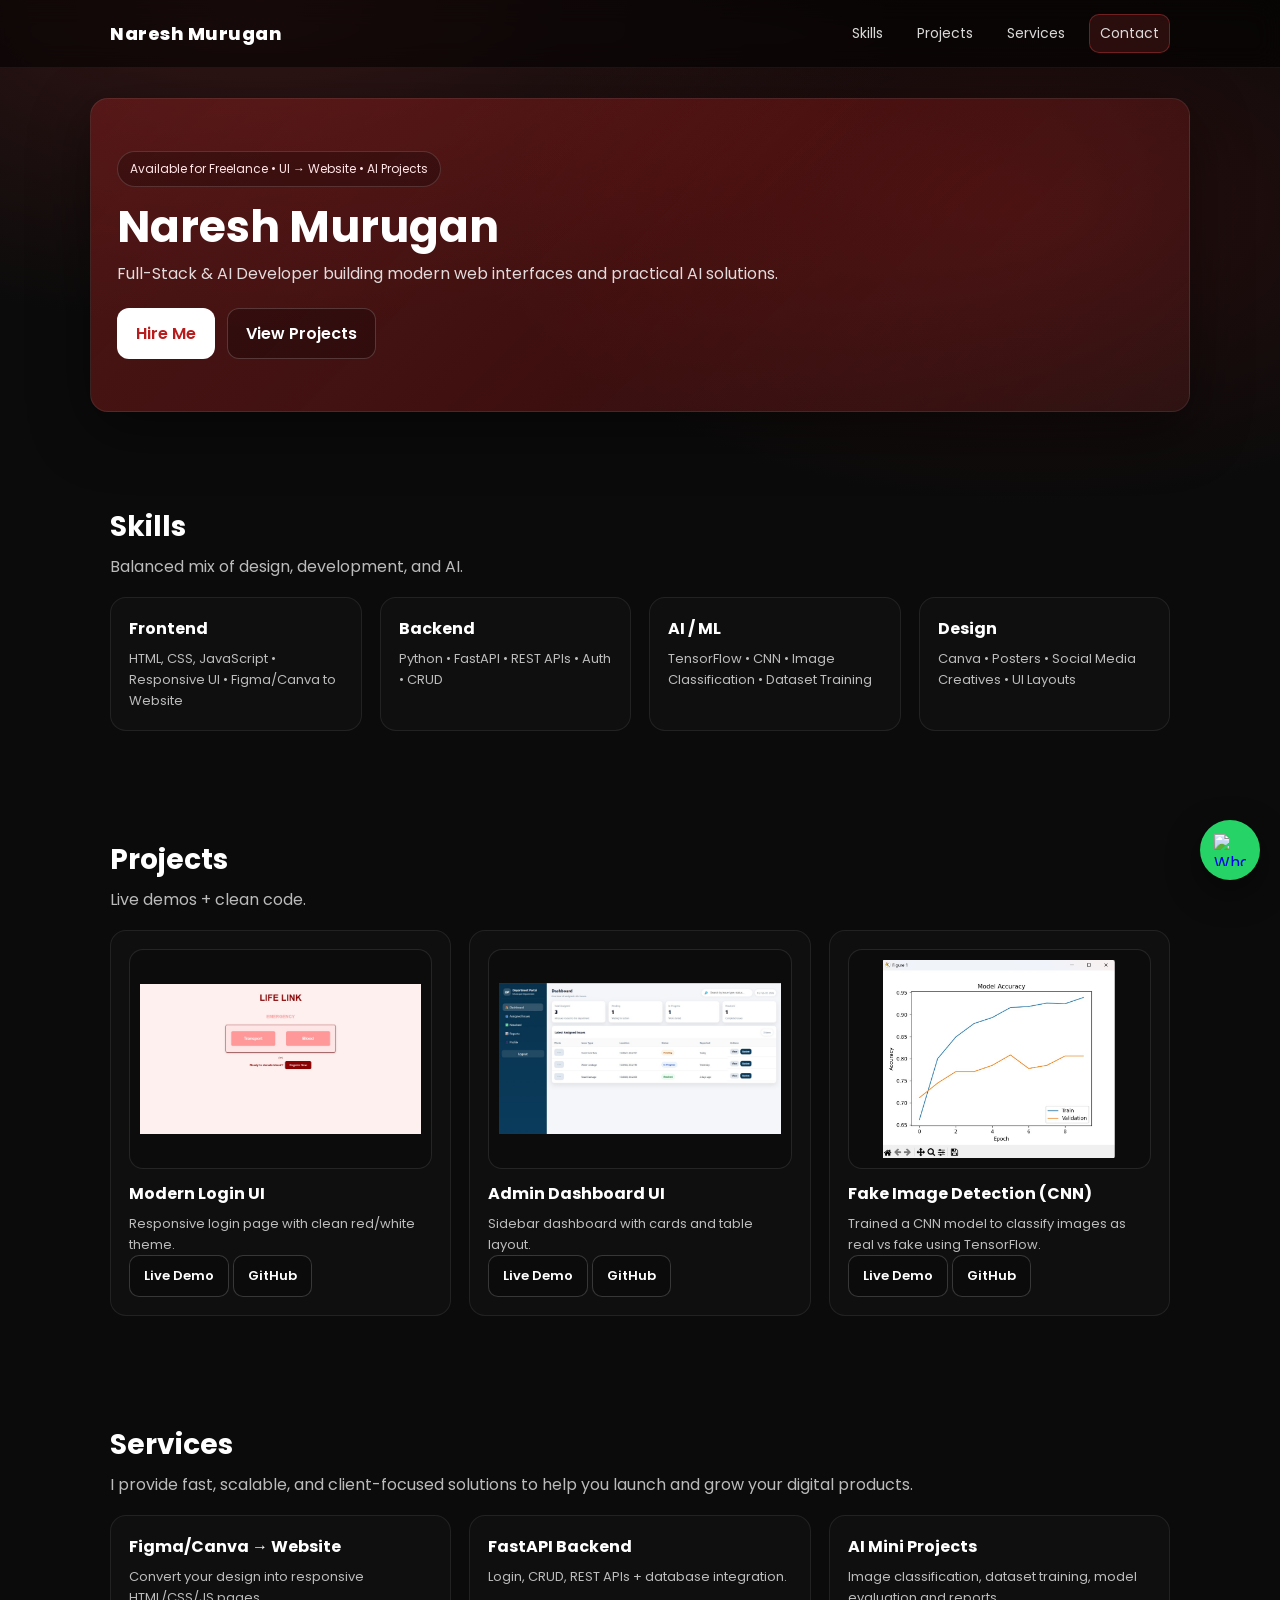
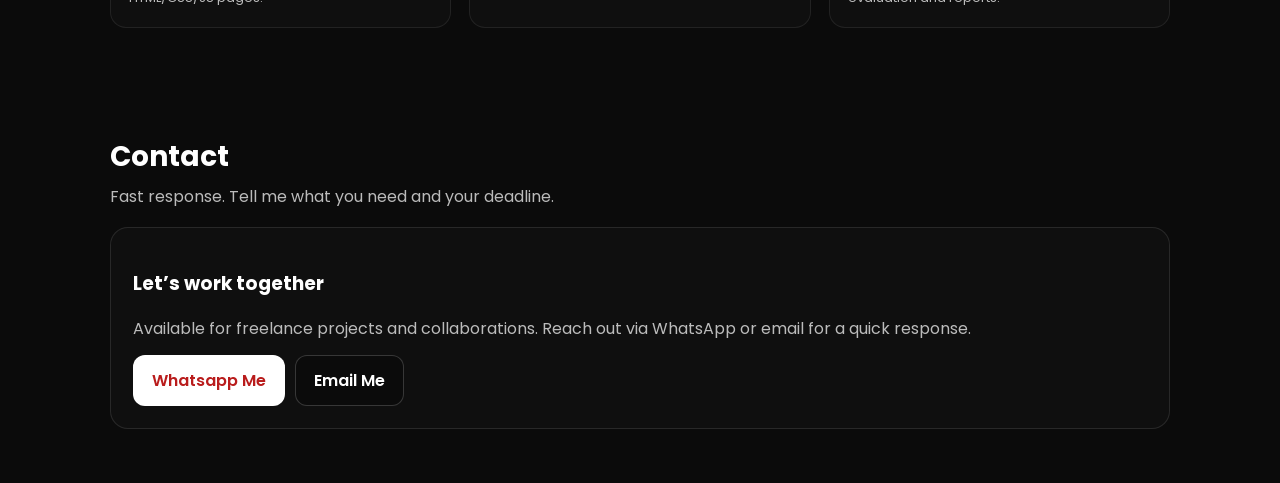
==== index.html @ f272ed6c "Initial portfolio commit" ====
<!DOCTYPE html>
<html lang="en">
<head>
  <meta charset="UTF-8" />
  <meta name="viewport" content="width=device-width, initial-scale=1.0" />
  <title>Murugan Naresh | Portfolio</title>

  <link href="https://fonts.googleapis.com/css2?family=Poppins:wght@300;400;600;700&display=swap" rel="stylesheet">
  <link rel="stylesheet" href="style.css" />
</head>

<body>

  <!-- NAVBAR -->
  <header class="nav">
    <div class="nav-wrap">
      <div class="brand">Naresh Murugan<span></span></div>

      <nav class="nav-links">
        <a href="#skills">Skills</a>
        <a href="#projects">Projects</a>
        <a href="#services">Services</a>
        <a href="#contact" class="nav-cta">Contact</a>
      </nav>
    </div>
  </header>

  <!-- HERO -->
  <section class="hero">
    <div class="hero-inner">
      <div class="badge">Available for Freelance • UI → Website • AI Projects</div>
      <h1>Naresh Murugan</h1>
      <p>Full-Stack & AI Developer building modern web interfaces and practical AI solutions.</p>

      <div class="hero-actions">
        <a class="btn primary" href="#contact">Hire Me</a>
        <a class="btn ghost" href="#projects">View Projects</a>
      </div>

      
    </div>
  </section>

  <!-- SKILLS -->
  <section class="section" id="skills">
    <div class="section-head">
      <h2>Skills</h2>
      <p>Balanced mix of design, development, and AI.</p>
    </div>

    <div class="grid">
      <div class="card">
        <h3>Frontend</h3>
        <p>HTML, CSS, JavaScript • Responsive UI • Figma/Canva to Website</p>
      </div>

      <div class="card">
        <h3>Backend</h3>
        <p>Python • FastAPI • REST APIs • Auth • CRUD</p>
      </div>

      <div class="card">
        <h3>AI / ML</h3>
        <p>TensorFlow • CNN • Image Classification • Dataset Training</p>
      </div>

      <div class="card">
        <h3>Design</h3>
        <p>Canva • Posters • Social Media Creatives • UI Layouts</p>
      </div>
    </div>
  </section>

  <!-- PROJECTS -->
  <section class="section" id="projects">
  <div class="section-head">
    <h2>Projects</h2>
    <p>Live demos + clean code.</p>
  </div>

  <div class="grid projects">

    <!-- LOGIN UI -->
    <div class="card project">
      <div class="thumb">
  <img src="images/login.jpeg" alt="Login UI">
</div>
      <h3>Modern Login UI</h3>
      <p>Responsive login page with clean red/white theme.</p>
      <div class="actions">
        <a class="btn small ghost" href="projects/login/login.html" target="_blank">Live Demo</a>
        <a class="btn small ghost" href="#" target="_blank">GitHub</a>
      </div>
    </div>

    <!-- DASHBOARD -->
    <div class="card project">
      <div class="thumb">
        <img src="images/dashboard.jpeg" alt="Department Dashboard">
      </div>
      <h3>Admin Dashboard UI</h3>
      <p>Sidebar dashboard with cards and table layout.</p>
      <div class="actions">
        <a class="btn small ghost" href="projects/dashboard/index.html" target="_blank">
          Live Demo
        </a>
        <a class="btn small ghost" href="#" target="_blank">GitHub</a>
      </div>
    </div>

    <!-- CNN PROJECT -->
    <div class="card project">
      <div class="thumb">
        <img src="images/cnn.jpeg" alt="Fake Image Detection">
      </div>
      <h3>Fake Image Detection (CNN)</h3>
      <p>Trained a CNN model to classify images as real vs fake using TensorFlow.</p>
      <div class="actions">
        <a class="btn small ghost" href="projects/cnn-demo/index.html" target="_blank">Live Demo</a>
        <a class="btn small ghost" href="#" target="_blank">GitHub</a>
      </div>
    </div>

  </div>
</section>
<!-- SERVICES -->
<section class="section" id="services">
  <div class="section-head">
    <h2>Services</h2>
    <p>I provide fast, scalable, and client-focused solutions to help you launch and grow your digital products.</p>
  </div>

  <div class="grid">
    <div class="card">
      <h3>Figma/Canva → Website</h3>
      <p>Convert your design into responsive HTML/CSS/JS pages.</p>
    </div>

    <div class="card">
      <h3>FastAPI Backend</h3>
      <p>Login, CRUD, REST APIs + database integration.</p>
    </div>

    <div class="card">
      <h3>AI Mini Projects</h3>
      <p>Image classification, dataset training, model evaluation and reports.</p>
    </div>
  </div>
</section>
  <!-- CONTACT -->
  <section class="section" id="contact">
    <div class="section-head">
      <h2>Contact</h2>
      <p>Fast response. Tell me what you need and your deadline.</p>
    </div>

    <div class="contact-card">
      <div>
        <h3>Let’s work together</h3>
        <p class="muted">Available for freelance projects and collaborations. Reach out via WhatsApp or email for a quick response.</p>
      </div>

      <div class="contact-actions">
        <a class="btn primary"
           href="https://wa.me/918610681031?text=Hi%20I%20saw%20your%20portfolio%20and%20need%20your%20service."
           target="_blank">
          Whatsapp Me
        </a>

        <a class="btn ghost"
           href="mailto:nareshmurugan.31@gmail.com?subject=Project%20Inquiry">
          Email Me
        </a>
      </div>
    </div>
  </section>

  <!-- FLOATING WHATSAPP -->
<a class="wa-float"
   href="https://wa.me/918610681031?text=Hi%20I%20need%20your%20service."
   target="_blank"
   aria-label="WhatsApp">

   <img src="images/whatsapp.svg" alt="WhatsApp">

</a>

</body>
</html>
---- style.css ----
:root{
  --bg: #0b0b0b;
  --panel: #111111;
  --panel2: #141414;
  --border: #2a2a2a;
  --text: #ffffff;
  --muted: #cbd5e1;
  --muted2:#94a3b8;

  --red: #ef4444;
  --red2:#b91c1c;
  --red3:#7f1d1d;
  --white:#ffffff;
}

*{ box-sizing:border-box; }

html{ scroll-behavior:smooth; }

body{
  margin:0;
  font-family:'Poppins',sans-serif;
  background: radial-gradient(1200px 600px at 20% 0%, rgba(239,68,68,.18), transparent 55%),
              radial-gradient(900px 500px at 80% 10%, rgba(185,28,28,.18), transparent 60%),
              var(--bg);
  color:var(--text);
}

/* NAV */
.nav{
  position:relative;
  z-index:50;
  backdrop-filter: blur(12px);
  background: rgba(0,0,0,.55);
  border-bottom:1px solid rgba(255,255,255,.06);
}

.nav-wrap{
  max-width:1100px;
  margin:auto;
  padding:14px 20px;
  display:flex;
  align-items:center;
  justify-content:space-between;
}

.brand{
  font-weight:800;
  letter-spacing:.5px;
  font-size:18px;
}
.brand span{ color:var(--red); }

.nav-links{
  display:flex;
  gap:14px;
  align-items:center;
}

.nav-links a{
  color: rgba(255,255,255,.85);
  text-decoration:none;
  font-size:14px;
  padding:8px 10px;
  border-radius:10px;
  transition:.2s;
}

.nav-links a:hover{
  background: rgba(239,68,68,.12);
  color: var(--white);
}

/* Contact only special */
.nav-cta{
  border:1px solid rgba(239,68,68,.35);
  background: rgba(239,68,68,.14);
}

/* HERO */
.hero{
  padding:30px 20px 40px; 
  margin-top:0;
}

.hero-inner{
  max-width:1100px;
  margin:auto;
  background: linear-gradient(135deg, rgba(127,29,29,.55), rgba(185,28,28,.30), rgba(239,68,68,.12));
  border:1px solid rgba(255,255,255,.08);
  border-radius:18px;
  padding:52px 26px;
  box-shadow: 0 18px 60px rgba(0,0,0,.45);
  animation: pop .55s ease both;
}

@keyframes pop{
  from{ opacity:0; transform: translateY(10px); }
  to{ opacity:1; transform: translateY(0); }
}

.badge{
  display:inline-block;
  font-size:12px;
  color:#ffe4e6;
  border:1px solid rgba(255,255,255,.15);
  background: rgba(0,0,0,.25);
  padding:8px 12px;
  border-radius:999px;
  margin-bottom:16px;
}

.hero h1{
  margin:0 0 10px;
  font-size:44px;
  line-height:1.1;
}

.hero p{
  margin:0;
  color: rgba(255,255,255,.85);
  max-width:680px;
}

.hero-actions{
  display:flex;
  gap:12px;
  margin-top:22px;
  flex-wrap:wrap;
}

/* BUTTONS */
.btn{
  display:inline-flex;
  align-items:center;
  justify-content:center;
  gap:8px;
  padding:12px 18px;
  border-radius:12px;
  text-decoration:none;
  font-weight:600;
  border:1px solid transparent;
  transition:.2s;
}

.btn.primary{
  background: var(--white);
  color: var(--red2);
}

.btn.primary:hover{
  background:#fee2e2;
  transform: translateY(-2px);
}

.btn.ghost{
  background: rgba(0,0,0,.25);
  color: var(--white);
  border:1px solid rgba(255,255,255,.18);
}

.btn.ghost:hover{
  border-color: rgba(239,68,68,.55);
  transform: translateY(-2px);
}

.btn.small{
  padding:10px 14px;
  border-radius:10px;
  font-size:13px;
}

/* STATS */
.stats{
  display:grid;
  grid-template-columns: repeat(3, minmax(0, 1fr));
  gap:12px;
  margin-top:28px;
}

.stat{
  background: rgba(0,0,0,.25);
  border:1px solid rgba(255,255,255,.10);
  padding:14px;
  border-radius:14px;
}

.stat-num{
  font-size:20px;
  font-weight:800;
}

.stat-label{
  font-size:12px;
  color: rgba(255,255,255,.75);
}

/* SECTIONS */
.section{
  padding:54px 20px;
  max-width:1100px;
  margin:auto;
}

.section-head{
  margin-bottom:18px;
}

.section-head h2{
  margin:0 0 6px;
  font-size:28px;
}

.section-head p{
  margin:0;
  color: rgba(255,255,255,.72);
}

/* GRID + CARDS */
.grid{
  display:grid;
  grid-template-columns: repeat(auto-fit, minmax(240px, 1fr));
  gap:18px;
}

.card{
  background: rgba(17,17,17,.88);
  border:1px solid rgba(255,255,255,.08);
  padding:18px;
  border-radius:16px;
  transition:.2s;
}

.card:hover{
  transform: translateY(-4px);
  border-color: rgba(239,68,68,.35);
}

.card h3{
  margin:0 0 8px;
  font-size:16px;
}

.card p{
  margin:0;
  color: rgba(255,255,255,.72);
  font-size:13px;
  line-height:1.6;
}

/* CHIPS */
.chips{
  display:flex;
  flex-wrap:wrap;
  gap:8px;
  margin-top:12px;
}

.chips span{
  font-size:11px;
  padding:6px 10px;
  border-radius:999px;
  border:1px solid rgba(255,255,255,.12);
  background: rgba(0,0,0,.22);
  color: rgba(255,255,255,.85);
}

/* PROJECT THUMB */
.projects .project .thumb{
  height:220px;
  border-radius:14px;
  overflow:hidden;
  margin-bottom:12px;
  background: rgba(0,0,0,.18);
  border:1px solid rgba(255,255,255,.10);
  display:flex;
  align-items:center;
  justify-content:center;
  padding:10px;
}

.thumb img{
  width:100%;
  height:100%;
  object-fit:contain;
  display:block;
  border-radius:12px;
}

/* CONTACT */
.contact-card{
  background: rgba(17,17,17,.88);
  border:1px solid rgba(255,255,255,.10);
  border-radius:18px;
  padding:22px;
  display:flex;
  justify-content:space-between;
  align-items:flex-start;
  gap:14px;
  flex-wrap:wrap;
}

.muted{ color: rgba(255,255,255,.72); margin:8px 0 0; }

.contact-actions{
  display:flex;
  gap:10px;
  flex-wrap:wrap;
}

/* WHATSAPP FLOAT */
.wa-float{
  position:fixed;
  right:20px;
  bottom:20px;
  z-index:60;
  width:60px;
  height:60px;
  border-radius:50%;
  background:#25D366; /* WhatsApp green */
  display:flex;
  align-items:center;
  justify-content:center;
  box-shadow:0 12px 35px rgba(0,0,0,.45);
  transition:.3s ease;
}

.wa-float img{
  width:32px;
  height:32px;
}

.wa-float:hover{
  transform:scale(1.08);
}

.wa-float:hover{
  transform: translateY(-3px);
  background:#fee2e2;
}

/* MOBILE */
@media (max-width:700px){
  .nav-links{ 
    display:flex; 
    flex-wrap:wrap; 
    justify-content:center; 
  }
  .nav-wrap{ 
    flex-direction:column; 
    gap:10px; 
  }
  .hero{ 
    padding-top:15px; 
  }
}
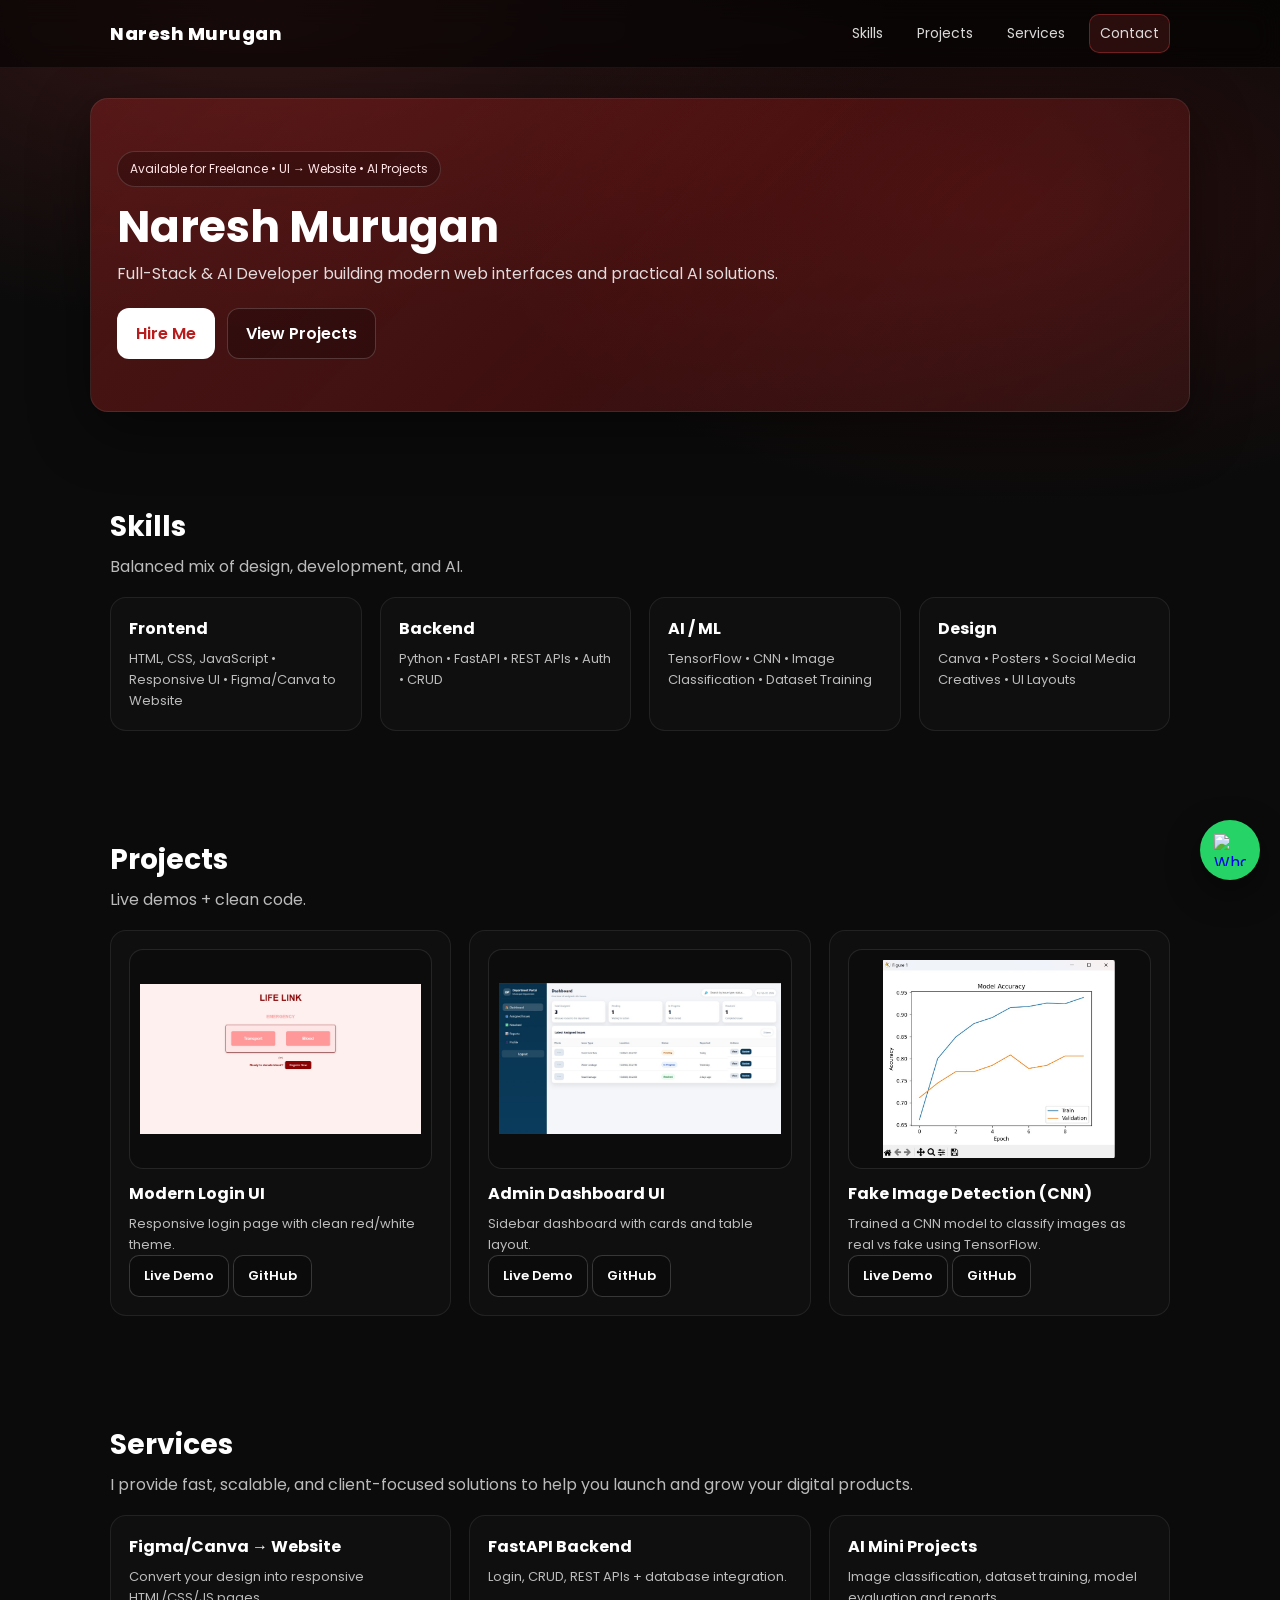
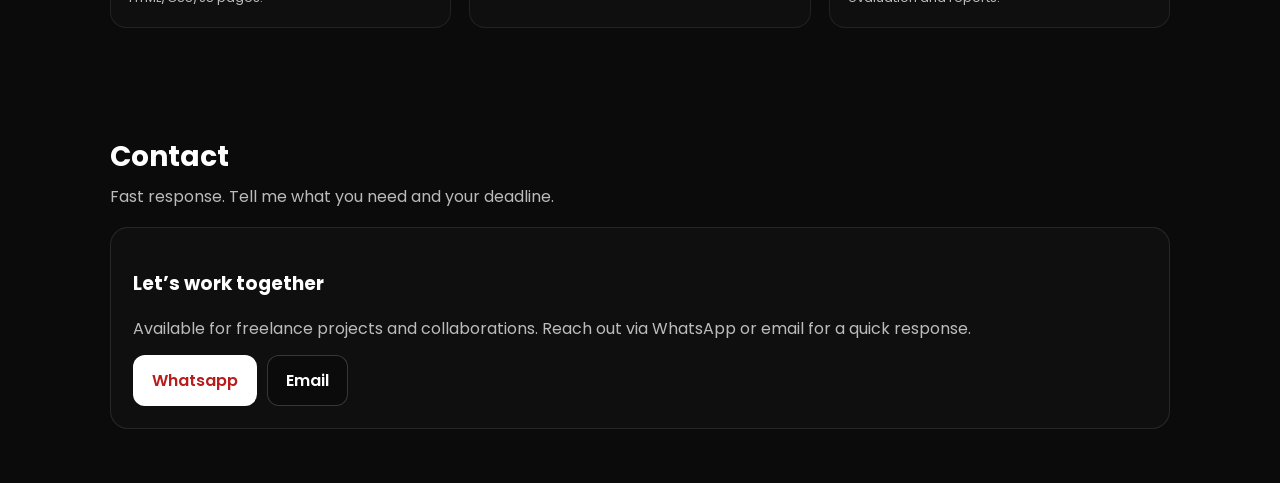
==== commit c33cd3b3: "some update" ====
--- a/index.html
+++ b/index.html
@@ -164,12 +164,12 @@
         <a class="btn primary"
            href="https://wa.me/918610681031?text=Hi%20I%20saw%20your%20portfolio%20and%20need%20your%20service."
            target="_blank">
-          Whatsapp Me
+          Whatsapp 
         </a>
 
         <a class="btn ghost"
            href="mailto:nareshmurugan.31@gmail.com?subject=Project%20Inquiry">
-          Email Me
+          Email
         </a>
       </div>
     </div>
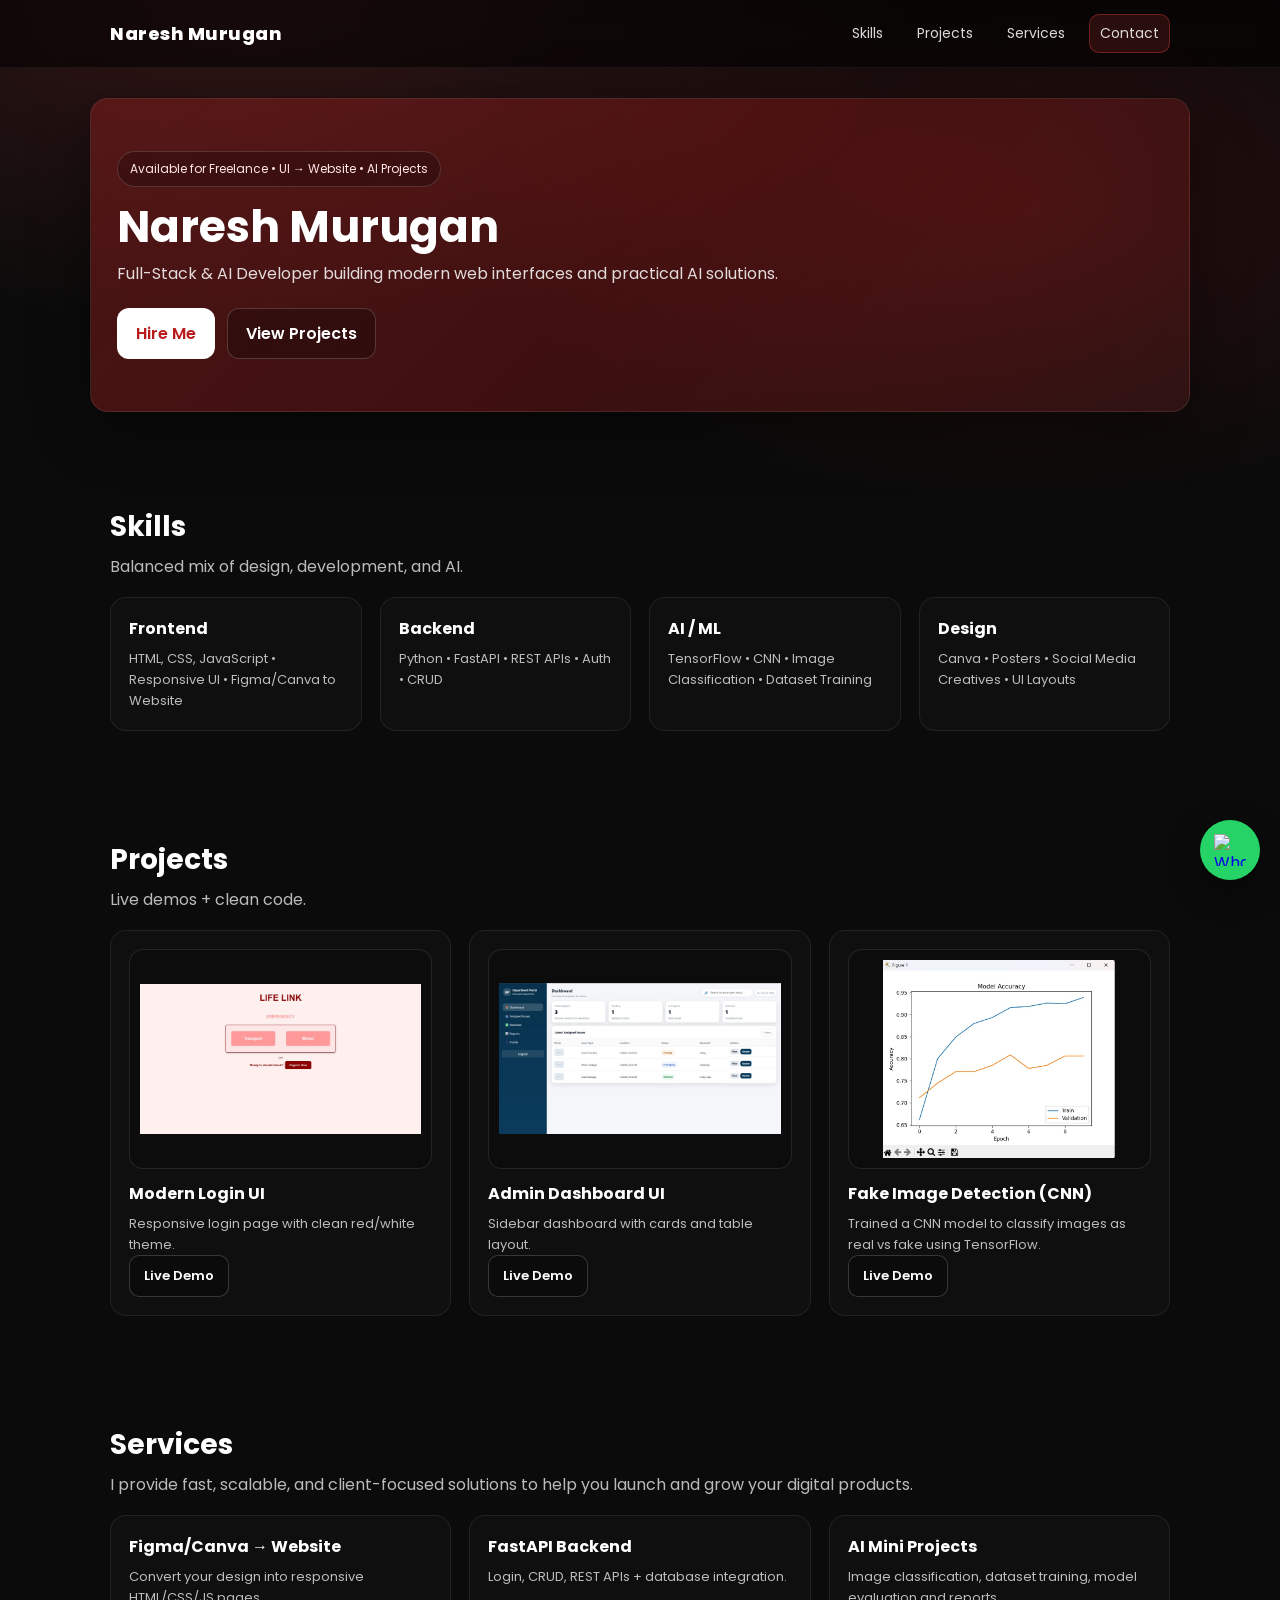
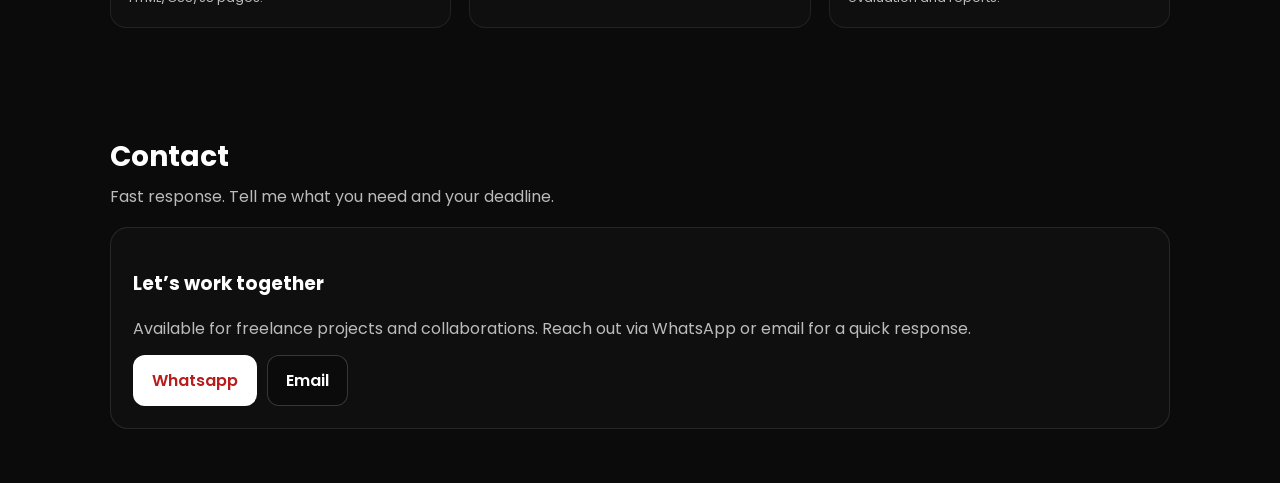
==== commit 9c94a13e: "some update" ====
--- a/index.html
+++ b/index.html
@@ -11,7 +11,7 @@
 
 <body>
 
-  <!-- NAVBAR -->
+  
   <header class="nav">
     <div class="nav-wrap">
       <div class="brand">Naresh Murugan<span></span></div>
@@ -25,7 +25,7 @@
     </div>
   </header>
 
-  <!-- HERO -->
+  
   <section class="hero">
     <div class="hero-inner">
       <div class="badge">Available for Freelance • UI → Website • AI Projects</div>
@@ -41,7 +41,7 @@
     </div>
   </section>
 
-  <!-- SKILLS -->
+ 
   <section class="section" id="skills">
     <div class="section-head">
       <h2>Skills</h2>
@@ -71,7 +71,7 @@
     </div>
   </section>
 
-  <!-- PROJECTS -->
+ 
   <section class="section" id="projects">
   <div class="section-head">
     <h2>Projects</h2>
@@ -80,7 +80,7 @@
 
   <div class="grid projects">
 
-    <!-- LOGIN UI -->
+   
     <div class="card project">
       <div class="thumb">
   <img src="images/login.jpeg" alt="Login UI">
@@ -89,11 +89,11 @@
       <p>Responsive login page with clean red/white theme.</p>
       <div class="actions">
         <a class="btn small ghost" href="projects/login/login.html" target="_blank">Live Demo</a>
-        <a class="btn small ghost" href="#" target="_blank">GitHub</a>
+        
       </div>
     </div>
 
-    <!-- DASHBOARD -->
+    
     <div class="card project">
       <div class="thumb">
         <img src="images/dashboard.jpeg" alt="Department Dashboard">
@@ -104,11 +104,11 @@
         <a class="btn small ghost" href="projects/dashboard/index.html" target="_blank">
           Live Demo
         </a>
-        <a class="btn small ghost" href="#" target="_blank">GitHub</a>
+        
       </div>
     </div>
 
-    <!-- CNN PROJECT -->
+   
     <div class="card project">
       <div class="thumb">
         <img src="images/cnn.jpeg" alt="Fake Image Detection">
@@ -117,13 +117,13 @@
       <p>Trained a CNN model to classify images as real vs fake using TensorFlow.</p>
       <div class="actions">
         <a class="btn small ghost" href="projects/cnn-demo/index.html" target="_blank">Live Demo</a>
-        <a class="btn small ghost" href="#" target="_blank">GitHub</a>
+        
       </div>
     </div>
 
   </div>
 </section>
-<!-- SERVICES -->
+
 <section class="section" id="services">
   <div class="section-head">
     <h2>Services</h2>
@@ -147,7 +147,7 @@
     </div>
   </div>
 </section>
-  <!-- CONTACT -->
+  
   <section class="section" id="contact">
     <div class="section-head">
       <h2>Contact</h2>
@@ -162,7 +162,7 @@
 
       <div class="contact-actions">
         <a class="btn primary"
-           href="https://wa.me/918610681031?text=Hi%20I%20saw%20your%20portfolio%20and%20need%20your%20service."
+           href="https://wa.me/919150564048?text=Hi%20Naresh%2C%20I%20saw%20your%20portfolio.%20I%20am%20interested%20in%20your%20services.%20Please%20let%20me%20know%20how%20we%20can%20proceed."
            target="_blank">
           Whatsapp 
         </a>
@@ -175,9 +175,9 @@
     </div>
   </section>
 
-  <!-- FLOATING WHATSAPP -->
+  
 <a class="wa-float"
-   href="https://wa.me/918610681031?text=Hi%20I%20need%20your%20service."
+   href="https://wa.me/919150564048?text=Hi%20Naresh%2C%20I%20saw%20your%20portfolio.%20I%20am%20interested%20in%20your%20services.%20Please%20let%20me%20know%20how%20we%20can%20proceed."
    target="_blank"
    aria-label="WhatsApp">
 
--- a/style.css
+++ b/style.css
@@ -26,7 +26,7 @@
   color:var(--text);
 }
 
-/* NAV */
+
 .nav{
   position:relative;
   z-index:50;
@@ -71,13 +71,13 @@
   color: var(--white);
 }
 
-/* Contact only special */
+
 .nav-cta{
   border:1px solid rgba(239,68,68,.35);
   background: rgba(239,68,68,.14);
 }
 
-/* HERO */
+
 .hero{
   padding:30px 20px 40px; 
   margin-top:0;
@@ -129,7 +129,7 @@
   flex-wrap:wrap;
 }
 
-/* BUTTONS */
+
 .btn{
   display:inline-flex;
   align-items:center;
@@ -170,7 +170,7 @@
   font-size:13px;
 }
 
-/* STATS */
+
 .stats{
   display:grid;
   grid-template-columns: repeat(3, minmax(0, 1fr));
@@ -195,7 +195,7 @@
   color: rgba(255,255,255,.75);
 }
 
-/* SECTIONS */
+
 .section{
   padding:54px 20px;
   max-width:1100px;
@@ -216,7 +216,7 @@
   color: rgba(255,255,255,.72);
 }
 
-/* GRID + CARDS */
+
 .grid{
   display:grid;
   grid-template-columns: repeat(auto-fit, minmax(240px, 1fr));
@@ -248,7 +248,7 @@
   line-height:1.6;
 }
 
-/* CHIPS */
+
 .chips{
   display:flex;
   flex-wrap:wrap;
@@ -265,7 +265,7 @@
   color: rgba(255,255,255,.85);
 }
 
-/* PROJECT THUMB */
+
 .projects .project .thumb{
   height:220px;
   border-radius:14px;
@@ -287,7 +287,7 @@
   border-radius:12px;
 }
 
-/* CONTACT */
+
 .contact-card{
   background: rgba(17,17,17,.88);
   border:1px solid rgba(255,255,255,.10);
@@ -308,7 +308,7 @@
   flex-wrap:wrap;
 }
 
-/* WHATSAPP FLOAT */
+
 .wa-float{
   position:fixed;
   right:20px;
@@ -317,7 +317,7 @@
   width:60px;
   height:60px;
   border-radius:50%;
-  background:#25D366; /* WhatsApp green */
+  background:#25D366; 
   display:flex;
   align-items:center;
   justify-content:center;
@@ -339,7 +339,7 @@
   background:#fee2e2;
 }
 
-/* MOBILE */
+
 @media (max-width:700px){
   .nav-links{ 
     display:flex; 
